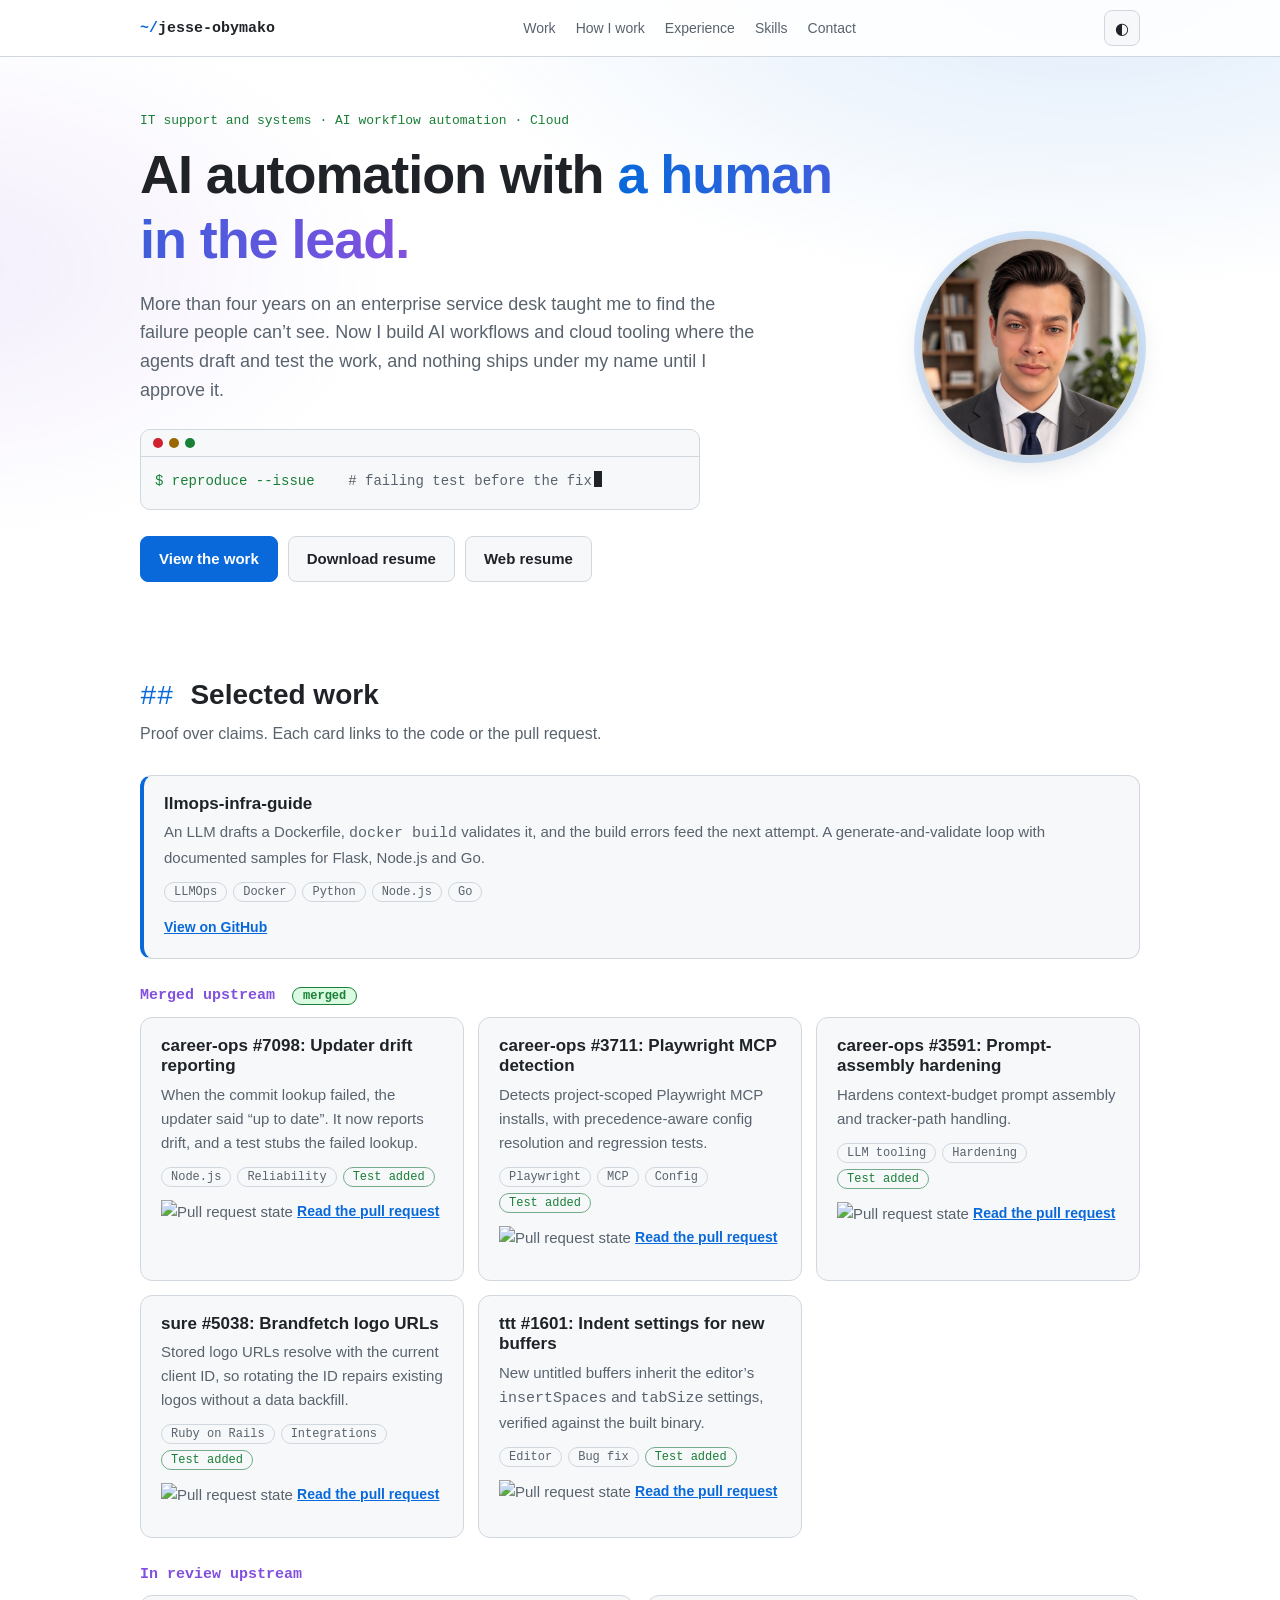
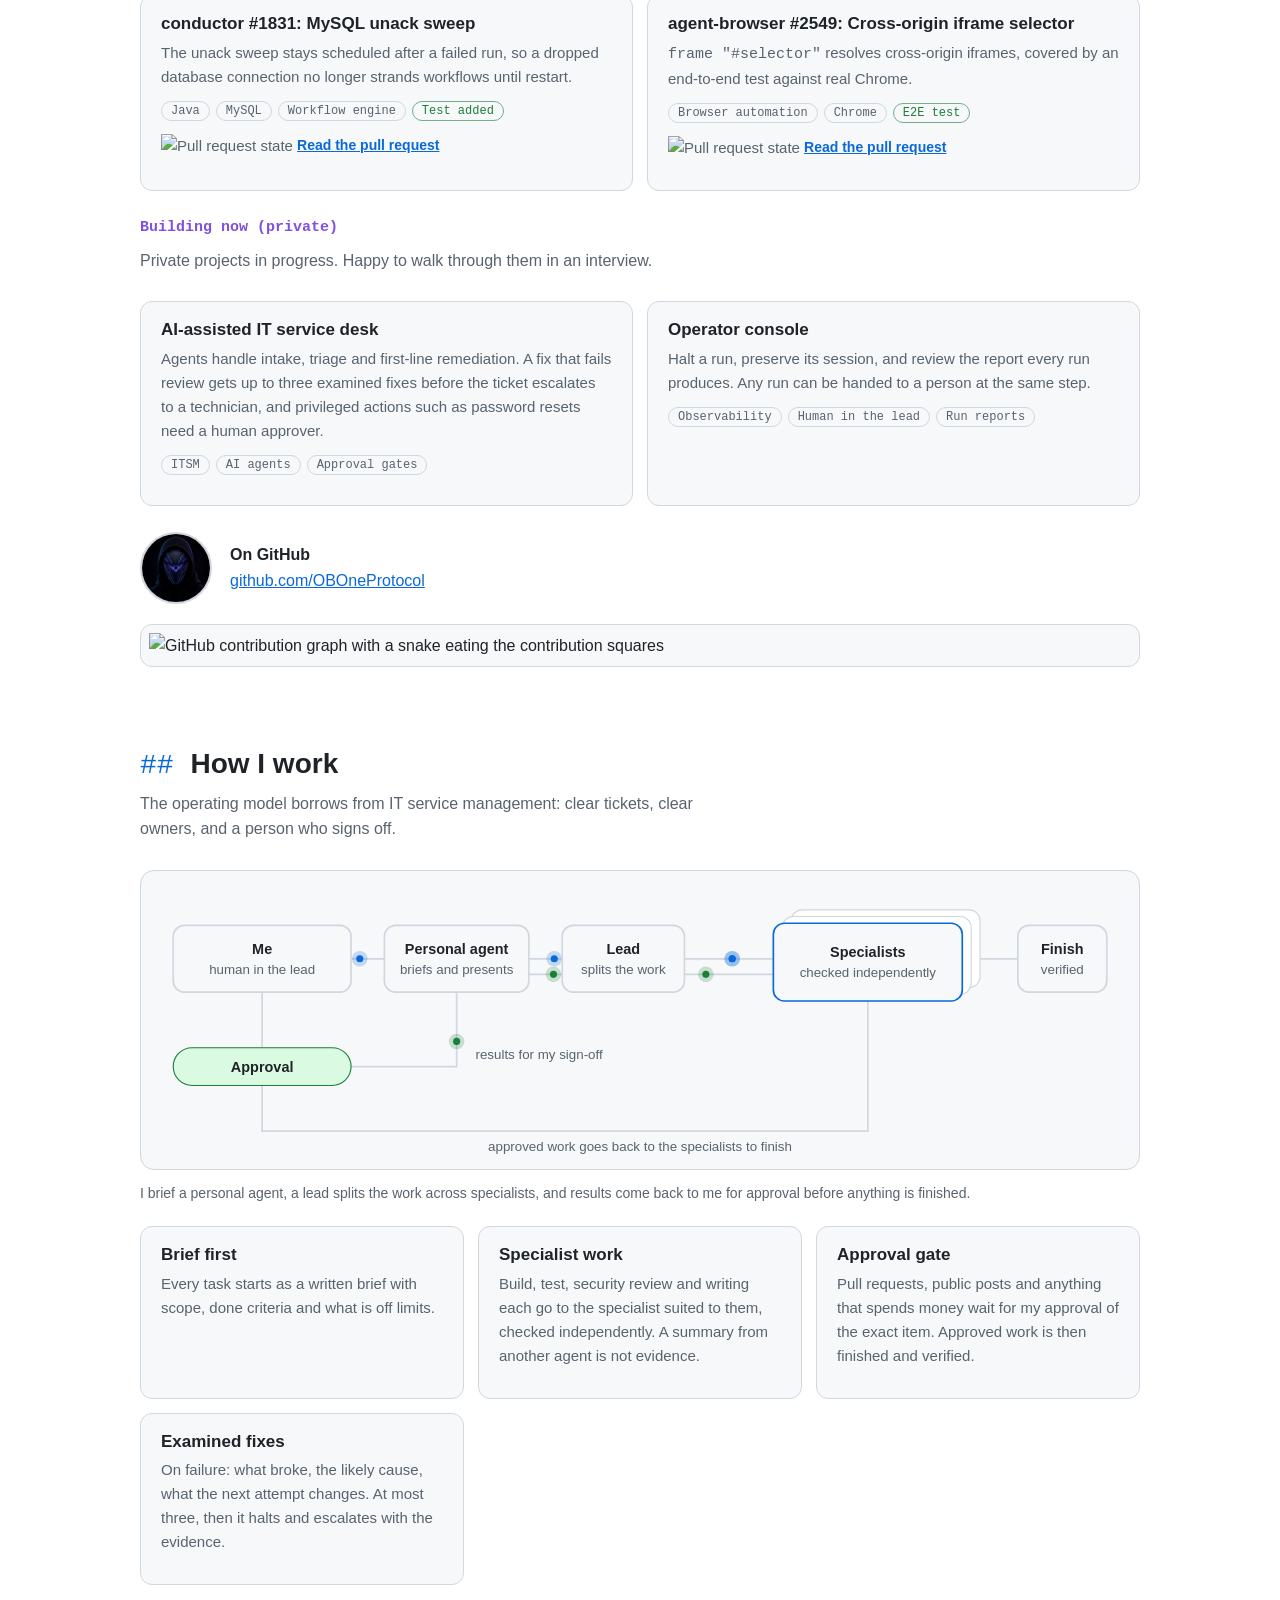
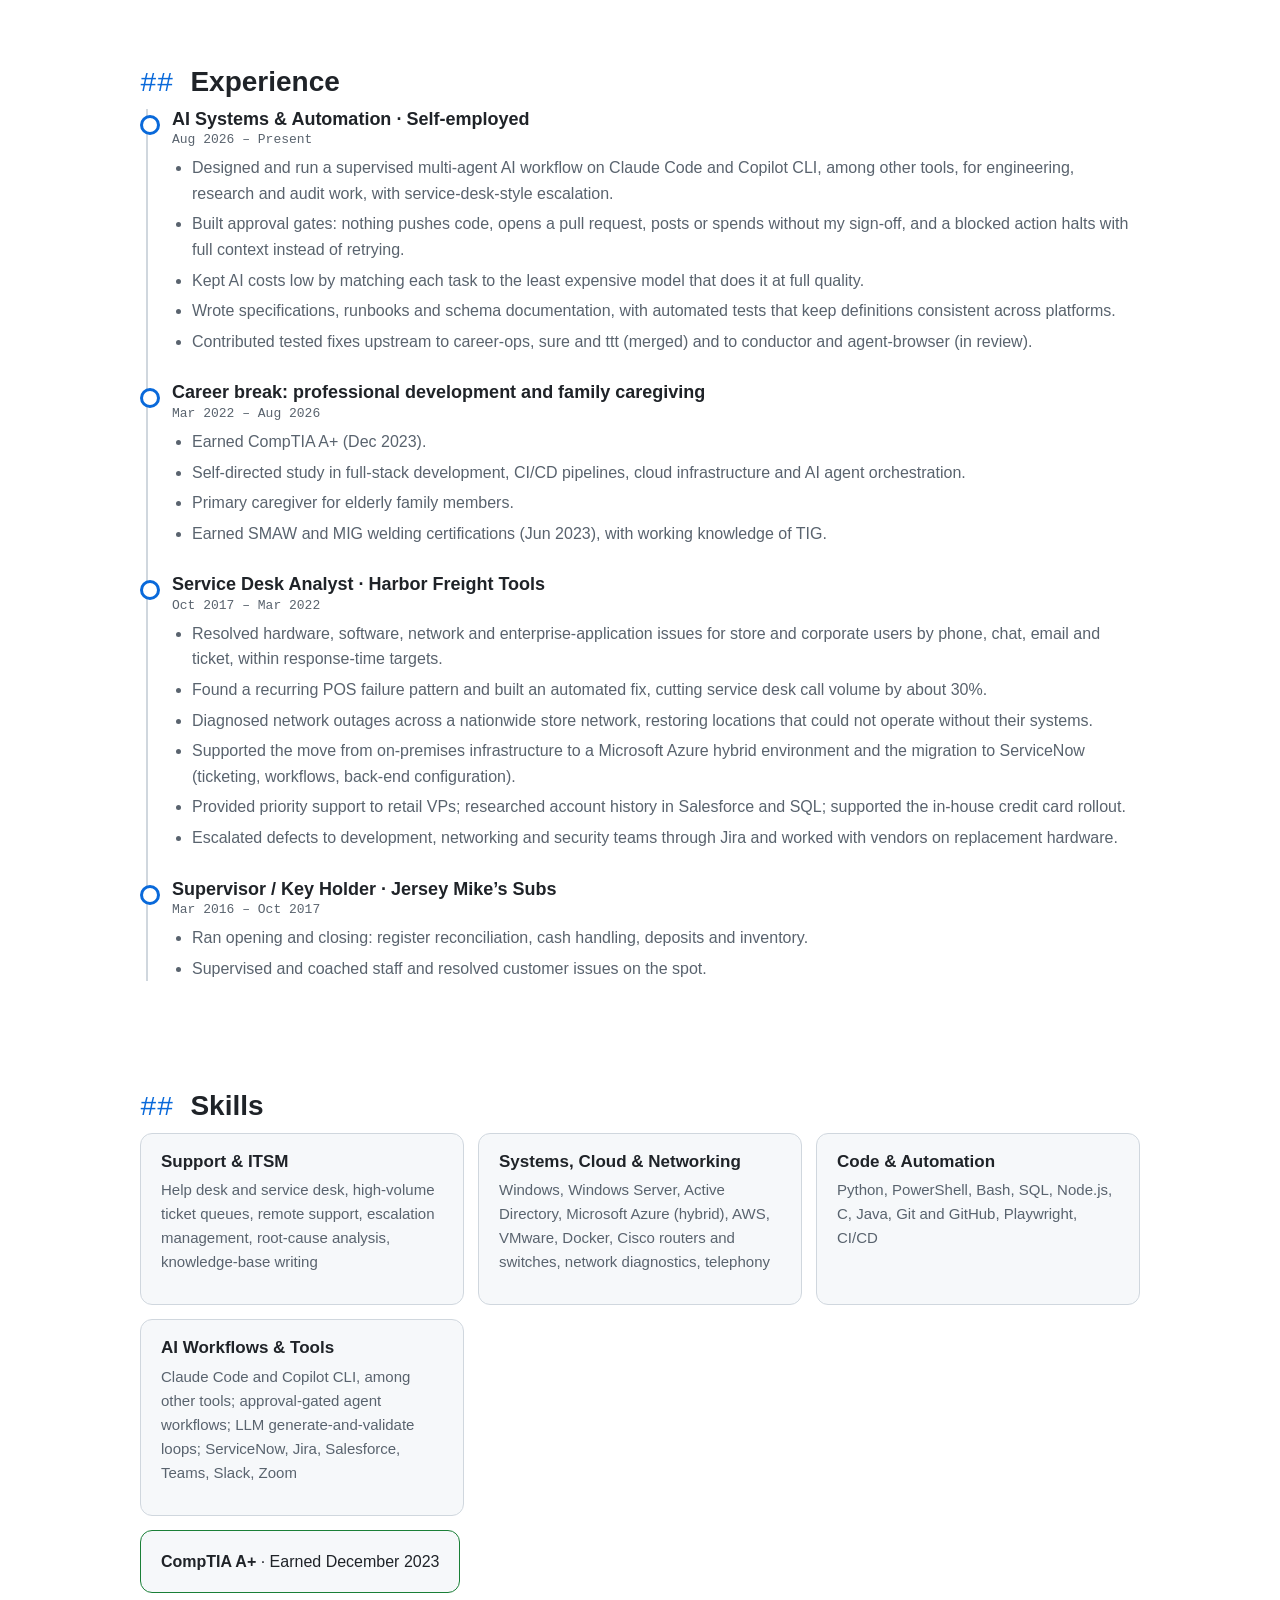
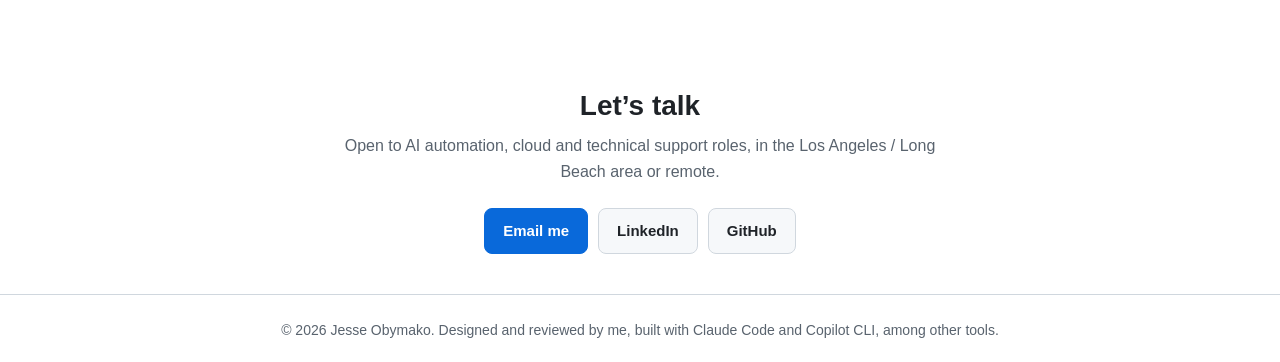
==== index.html @ 754fb73b "Portfolio site Static site for https://oboneprotocol.github.io: live GitHub stats, approval-flow dia" ====
<!DOCTYPE html>
<html lang="en" data-theme="dark">
<head>
<meta charset="utf-8">
<meta name="viewport" content="width=device-width,initial-scale=1">
<title>Jesse Obymako | AI Automation, Cloud and IT Support</title>
<meta name="description" content="Jesse Obymako: service desk background, now building AI workflow automation and cloud tooling with a human in the lead. Merged fixes, each with a test.">
<link rel="canonical" href="https://oboneprotocol.github.io/">
<meta property="og:type" content="website">
<meta property="og:title" content="Jesse Obymako: AI automation with a human in the lead">
<meta property="og:description" content="Service desk roots, AI workflow automation and cloud tooling. Upstream fixes merged and in review, every one backed by a test.">
<meta property="og:url" content="https://oboneprotocol.github.io/">
<meta property="og:image" content="https://oboneprotocol.github.io/img/og-image.png">
<meta property="og:image:width" content="1200"><meta property="og:image:height" content="630">
<meta property="og:image:alt" content="AI automation with a human in the lead.">
<meta name="twitter:card" content="summary_large_image">
<meta name="twitter:title" content="Jesse Obymako: AI automation with a human in the lead">
<meta name="twitter:description" content="Service desk roots, AI workflow automation and cloud tooling. Upstream fixes merged and in review, every one backed by a test.">
<meta name="twitter:image" content="https://oboneprotocol.github.io/img/og-image.png">
<meta name="color-scheme" content="dark light">
<link rel="icon" type="image/svg+xml" href="img/favicon.svg">
<script>try{var t=localStorage.getItem("theme");if(!t&&window.matchMedia&&matchMedia("(prefers-color-scheme: light)").matches)t="light";if(t)document.documentElement.setAttribute("data-theme",t)}catch(e){}</script>
<link rel="stylesheet" href="css/style.css">
<style>.sr{position:absolute;width:1px;height:1px;overflow:hidden;clip:rect(0 0 0 0)}</style>
</head>
<body>
<a class="skip" href="#main">Skip to content</a>
<header class="top"><div class="wrap bar">
<a class="brand" href="#top"><span>~/</span>jesse-obymako</a>
<nav aria-label="Primary"><ul><li><a href="#work">Work</a></li><li><a href="#how">How I work</a></li><li><a href="#experience">Experience</a></li><li><a href="#skills">Skills</a></li><li><a href="#contact">Contact</a></li></ul></nav>
<div class="tools"><button id="theme" type="button" aria-label="Switch color theme" title="Switch color theme">&#9680;</button></div>
</div></header>
<main id="main">
<section class="hero" id="top"><div class="wrap hero-grid">
<div>
<p class="eyebrow">IT support and systems &middot; AI workflow automation &middot; Cloud</p>
<h1>AI automation with <em>a human in the lead.</em></h1>
<p class="sub">More than four years on an enterprise service desk taught me to find the failure people can&rsquo;t see. Now I build AI workflows and cloud tooling where the agents draft and test the work, and nothing ships under my name until I approve it.</p>
<div class="term" role="img" aria-label="Terminal tagline cycling through my working rules"><div class="term-h" aria-hidden="true"><i></i><i></i><i></i></div><div class="term-b" id="tagline" aria-hidden="true"><span class="p">$ reproduce --issue</span>    <span class="c"># failing test before the fix</span></div></div>
<div class="btns"><a class="btn primary" href="#work">View the work</a><a class="btn" href="resume.pdf" download>Download resume</a><a class="btn" href="resume.html">Web resume</a></div>
</div>
<div class="portrait"><img id="profile-img" src="img/profile.jpg" alt="Portrait of Jesse Obymako" width="220" height="220"><div class="fallback" id="profile-fallback" hidden aria-label="Initials JO" role="img">JO</div></div>
</div></section>

<section id="stats" aria-labelledby="stats-h"><div class="wrap">
<h2 id="stats-h" class="sr">Live GitHub stats</h2>
<div class="stats" id="stats" hidden>
<div class="card stat rv"><div class="n" data-key="merged">0</div><div class="l">Merged upstream PRs</div></div>
<div class="card stat rv"><div class="n" data-key="repos">0</div><div class="l">Projects with my merged fixes</div></div>
<div class="card stat rv"><div class="n" data-key="open">0</div><div class="l">PRs in maintainer review</div></div>
</div>
<p id="stats-fallback" hidden>Live counts unavailable right now. See the pull requests below.</p>
<p class="cap">Pulled live from GitHub. Every fix includes a test.</p>
</div></section>

<section id="work" aria-labelledby="work-h"><div class="wrap">
<h2 id="work-h">Selected work</h2>
<p class="lead">Proof over claims. Each card links to the code or the pull request.</p>
<article class="card feat rv"><h3>llmops-infra-guide</h3><p>An LLM drafts a Dockerfile, <code>docker build</code> validates it, and the build errors feed the next attempt. A generate-and-validate loop with documented samples for Flask, Node.js and Go.</p><ul class="chips"><li>LLMOps</li><li>Docker</li><li>Python</li><li>Node.js</li><li>Go</li></ul><a class="go" href="https://github.com/OBOneProtocol/llmops-infra-guide">View on GitHub<span class="sr"> (llmops-infra-guide)</span></a></article>
<h3 class="sub3">Merged upstream <span class="merged-tag">merged</span></h3>
<div class="grid">
<article class="card rv"><h3>career-ops #7098: Updater drift reporting</h3><p>When the commit lookup failed, the updater said &ldquo;up to date&rdquo;. It now reports drift, and a test stubs the failed lookup.</p><ul class="chips"><li>Node.js</li><li>Reliability</li><li class="t">Test added</li></ul><p><img class="badge" src="https://img.shields.io/github/pulls/detail/state/career-ops-hq/career-ops/7098" alt="Pull request state" loading="lazy" height="20"> <a class="go" href="https://github.com/career-ops-hq/career-ops/pull/7098">Read the pull request<span class="sr"> for career-ops #7098</span></a></p></article>
<article class="card rv"><h3>career-ops #3711: Playwright MCP detection</h3><p>Detects project-scoped Playwright MCP installs, with precedence-aware config resolution and regression tests.</p><ul class="chips"><li>Playwright</li><li>MCP</li><li>Config</li><li class="t">Test added</li></ul><p><img class="badge" src="https://img.shields.io/github/pulls/detail/state/career-ops-hq/career-ops/3711" alt="Pull request state" loading="lazy" height="20"> <a class="go" href="https://github.com/career-ops-hq/career-ops/pull/3711">Read the pull request<span class="sr"> for career-ops #3711</span></a></p></article>
<article class="card rv"><h3>career-ops #3591: Prompt-assembly hardening</h3><p>Hardens context-budget prompt assembly and tracker-path handling.</p><ul class="chips"><li>LLM tooling</li><li>Hardening</li><li class="t">Test added</li></ul><p><img class="badge" src="https://img.shields.io/github/pulls/detail/state/career-ops-hq/career-ops/3591" alt="Pull request state" loading="lazy" height="20"> <a class="go" href="https://github.com/career-ops-hq/career-ops/pull/3591">Read the pull request<span class="sr"> for career-ops #3591</span></a></p></article>
<article class="card rv"><h3>sure #5038: Brandfetch logo URLs</h3><p>Stored logo URLs resolve with the current client ID, so rotating the ID repairs existing logos without a data backfill.</p><ul class="chips"><li>Ruby on Rails</li><li>Integrations</li><li class="t">Test added</li></ul><p><img class="badge" src="https://img.shields.io/github/pulls/detail/state/we-promise/sure/5038" alt="Pull request state" loading="lazy" height="20"> <a class="go" href="https://github.com/we-promise/sure/pull/5038">Read the pull request<span class="sr"> for sure #5038</span></a></p></article>
<article class="card rv"><h3>ttt #1601: Indent settings for new buffers</h3><p>New untitled buffers inherit the editor&rsquo;s <code>insertSpaces</code> and <code>tabSize</code> settings, verified against the built binary.</p><ul class="chips"><li>Editor</li><li>Bug fix</li><li class="t">Test added</li></ul><p><img class="badge" src="https://img.shields.io/github/pulls/detail/state/eugenioenko/ttt/1601" alt="Pull request state" loading="lazy" height="20"> <a class="go" href="https://github.com/eugenioenko/ttt/pull/1601">Read the pull request<span class="sr"> for ttt #1601</span></a></p></article>
</div>
<h3 class="sub3">In review upstream</h3>
<div class="grid">
<article class="card rv"><h3>conductor #1831: MySQL unack sweep</h3><p>The unack sweep stays scheduled after a failed run, so a dropped database connection no longer strands workflows until restart.</p><ul class="chips"><li>Java</li><li>MySQL</li><li>Workflow engine</li><li class="t">Test added</li></ul><p><img class="badge" src="https://img.shields.io/github/pulls/detail/state/conductor-oss/conductor/1831" alt="Pull request state" loading="lazy" height="20"> <a class="go" href="https://github.com/conductor-oss/conductor/pull/1831">Read the pull request<span class="sr"> for conductor #1831</span></a></p></article>
<article class="card rv"><h3>agent-browser #2549: Cross-origin iframe selector</h3><p><code>frame "#selector"</code> resolves cross-origin iframes, covered by an end-to-end test against real Chrome.</p><ul class="chips"><li>Browser automation</li><li>Chrome</li><li class="t">E2E test</li></ul><p><img class="badge" src="https://img.shields.io/github/pulls/detail/state/vercel-labs/agent-browser/2549" alt="Pull request state" loading="lazy" height="20"> <a class="go" href="https://github.com/vercel-labs/agent-browser/pull/2549">Read the pull request<span class="sr"> for agent-browser #2549</span></a></p></article>
</div>
<h3 class="sub3">Building now (private)</h3>
<p class="lead">Private projects in progress. Happy to walk through them in an interview.</p>
<div class="grid">
<article class="card rv"><h3>AI-assisted IT service desk</h3><p>Agents handle intake, triage and first-line remediation. A fix that fails review gets up to three examined fixes before the ticket escalates to a technician, and privileged actions such as password resets need a human approver.</p><ul class="chips"><li>ITSM</li><li>AI agents</li><li>Approval gates</li></ul></article>
<article class="card rv"><h3>Operator console</h3><p>Halt a run, preserve its session, and review the report every run produces. Any run can be handed to a person at the same step.</p><ul class="chips"><li>Observability</li><li>Human in the lead</li><li>Run reports</li></ul></article>
</div>
<div class="gh rv"><img class="av" src="img/github-avatar.jpg" alt="GitHub avatar of OBOneProtocol" width="72" height="72"><div><strong>On GitHub</strong><br><a href="https://github.com/OBOneProtocol">github.com/OBOneProtocol</a></div></div>
<div class="snake rv"><img id="graph" alt="GitHub contribution graph with a snake eating the contribution squares" src="https://raw.githubusercontent.com/OBOneProtocol/OBOneProtocol/output/github-contribution-grid-snake-dark.svg" loading="lazy"></div>
</div></section>

<section id="how" aria-labelledby="how-h"><div class="wrap">
<h2 id="how-h">How I work</h2>
<p class="lead">The operating model borrows from IT service management: clear tickets, clear owners, and a person who signs off.</p>
<div class="flow rv"><svg viewBox="0 0 880 250" role="img" aria-labelledby="ft fd"><title id="ft">How I work</title><desc id="fd">I brief a personal agent, a lead splits the work across a group of specialists, and results come back through the lead and the personal agent to an approval gate for me. Approved work goes back to the specialists to finish and verify.</desc>
<path class="fl-ln" d="M180 70 H210"/><path class="fl-ln" d="M340 70 H370"/><path class="fl-ln" d="M480 70 H560"/><path class="fl-ln" d="M560 84 H480"/><path class="fl-ln" d="M370 84 H340"/><path class="fl-ln" d="M275 100 V167 H180"/><path class="fl-ln" d="M100 100 V150"/><path class="fl-ln" d="M100 184 V225 H645 V108"/><path class="fl-ln" d="M730 70 H780"/>
<g class="sig sigb"><circle r="7" opacity=".22"/><circle r="3.2"/><animateMotion dur="0.7s" begin="0s" repeatCount="indefinite" path="M180 70 H210"/><animate attributeName="opacity" values="0;1;1;0" keyTimes="0;.08;.9;1" dur="0.7s" begin="0s" repeatCount="indefinite"/></g>
<g class="sig sigb"><circle r="7" opacity=".22"/><circle r="3.2"/><animateMotion dur="0.7s" begin="0.35s" repeatCount="indefinite" path="M340 70 H370"/><animate attributeName="opacity" values="0;1;1;0" keyTimes="0;.08;.9;1" dur="0.7s" begin="0.35s" repeatCount="indefinite"/></g>
<g class="sig sigb"><circle r="7" opacity=".22"/><circle r="3.2"/><animateMotion dur="0.9s" begin="0.7s" repeatCount="indefinite" path="M480 70 H560"/><animate attributeName="opacity" values="0;1;1;0" keyTimes="0;.08;.9;1" dur="0.9s" begin="0.7s" repeatCount="indefinite"/></g>
<g class="sig sigb"><circle r="7" opacity=".22"/><circle r="3.2"/><animateMotion dur="0.9s" begin="1.6s" repeatCount="indefinite" path="M480 70 H560"/><animate attributeName="opacity" values="0;1;1;0" keyTimes="0;.08;.9;1" dur="0.9s" begin="1.6s" repeatCount="indefinite"/></g>
<g class="sig sigg"><circle r="7" opacity=".22"/><circle r="3.2"/><animateMotion dur="0.9s" begin="1.4s" repeatCount="indefinite" path="M560 84 H480"/><animate attributeName="opacity" values="0;1;1;0" keyTimes="0;.08;.9;1" dur="0.9s" begin="1.4s" repeatCount="indefinite"/></g>
<g class="sig sigg"><circle r="7" opacity=".22"/><circle r="3.2"/><animateMotion dur="0.7s" begin="2.1s" repeatCount="indefinite" path="M370 84 H340"/><animate attributeName="opacity" values="0;1;1;0" keyTimes="0;.08;.9;1" dur="0.7s" begin="2.1s" repeatCount="indefinite"/></g>
<g class="sig sigg"><circle r="7" opacity=".22"/><circle r="3.2"/><animateMotion dur="1.4s" begin="2.6s" repeatCount="indefinite" path="M275 100 V167 H180"/><animate attributeName="opacity" values="0;1;1;0" keyTimes="0;.08;.9;1" dur="1.4s" begin="2.6s" repeatCount="indefinite"/></g>
<g class="sig sigg"><circle r="7" opacity=".22"/><circle r="3.2"/><animateMotion dur="3s" begin="3.6s" repeatCount="indefinite" path="M100 184 V225 H645 V108"/><animate attributeName="opacity" values="0;1;1;0" keyTimes="0;.08;.9;1" dur="3s" begin="3.6s" repeatCount="indefinite"/></g>
<g class="sig sigg"><circle r="7" opacity=".22"/><circle r="3.2"/><animateMotion dur="0.6s" begin="5.0s" repeatCount="indefinite" path="M730 70 H780"/><animate attributeName="opacity" values="0;1;1;0" keyTimes="0;.08;.9;1" dur="0.6s" begin="5.0s" repeatCount="indefinite"/></g>
<rect class="fl-box" x="20" y="40" width="160" height="60" rx="10"/><text class="fl-t" x="100" y="66" text-anchor="middle">Me</text><text class="fl-s" x="100" y="84" text-anchor="middle">human in the lead</text>
<rect class="fl-box" x="210" y="40" width="130" height="60" rx="10"/><text class="fl-t" x="275" y="66" text-anchor="middle">Personal agent</text><text class="fl-s" x="275" y="84" text-anchor="middle">briefs and presents</text>
<rect class="fl-box" x="370" y="40" width="110" height="60" rx="10"/><text class="fl-t" x="425" y="66" text-anchor="middle">Lead</text><text class="fl-s" x="425" y="84" text-anchor="middle">splits the work</text>
<rect class="fl-bg" x="576" y="26" width="170" height="70" rx="10"/><rect class="fl-bg" x="568" y="32" width="170" height="70" rx="10"/><rect class="fl-box" x="560" y="38" width="170" height="70" rx="10" style="stroke:var(--blue)"/><text class="fl-t" x="645" y="68" text-anchor="middle">Specialists</text><text class="fl-s" x="645" y="86" text-anchor="middle">checked independently</text>
<rect class="fl-box" x="780" y="40" width="80" height="60" rx="10"/><text class="fl-t" x="820" y="66" text-anchor="middle">Finish</text><text class="fl-s" x="820" y="84" text-anchor="middle">verified</text>
<rect class="gate" x="20" y="150" width="160" height="34" rx="17"/><text class="fl-t" x="100" y="172" text-anchor="middle">Approval</text>
<text class="fl-s" x="292" y="160">results for my sign-off</text>
<text class="fl-s" x="440" y="243" text-anchor="middle">approved work goes back to the specialists to finish</text>
</svg></div>
<p class="cap" style="margin-bottom:22px">I brief a personal agent, a lead splits the work across specialists, and results come back to me for approval before anything is finished.</p>
<div class="grid">
<article class="card rv"><h3>Brief first</h3><p>Every task starts as a written brief with scope, done criteria and what is off limits.</p></article>
<article class="card rv"><h3>Specialist work</h3><p>Build, test, security review and writing each go to the specialist suited to them, checked independently. A summary from another agent is not evidence.</p></article>
<article class="card rv"><h3>Approval gate</h3><p>Pull requests, public posts and anything that spends money wait for my approval of the exact item. Approved work is then finished and verified.</p></article>
<article class="card rv"><h3>Examined fixes</h3><p>On failure: what broke, the likely cause, what the next attempt changes. At most three, then it halts and escalates with the evidence.</p></article>
</div>
</div></section>

<section id="experience" aria-labelledby="exp-h"><div class="wrap">
<h2 id="exp-h">Experience</h2>
<div class="timeline">
<article class="job rv"><h3>AI Systems &amp; Automation <span>&middot; Self-employed</span></h3><p class="when">Aug 2026 &ndash; Present</p><ul>
<li>Designed and run a supervised multi-agent AI workflow on Claude Code and Copilot CLI, among other tools, for engineering, research and audit work, with service-desk-style escalation.</li>
<li>Built approval gates: nothing pushes code, opens a pull request, posts or spends without my sign-off, and a blocked action halts with full context instead of retrying.</li>
<li>Kept AI costs low by matching each task to the least expensive model that does it at full quality.</li>
<li>Wrote specifications, runbooks and schema documentation, with automated tests that keep definitions consistent across platforms.</li>
<li>Contributed tested fixes upstream to career-ops, sure and ttt (merged) and to conductor and agent-browser (in review).</li></ul></article>
<article class="job rv"><h3>Career break: professional development and family caregiving</h3><p class="when">Mar 2022 &ndash; Aug 2026</p><ul>
<li>Earned CompTIA A+ (Dec 2023).</li>
<li>Self-directed study in full-stack development, CI/CD pipelines, cloud infrastructure and AI agent orchestration.</li>
<li>Primary caregiver for elderly family members.</li>
<li>Earned SMAW and MIG welding certifications (Jun 2023), with working knowledge of TIG.</li></ul></article>
<article class="job rv"><h3>Service Desk Analyst <span>&middot; Harbor Freight Tools</span></h3><p class="when">Oct 2017 &ndash; Mar 2022</p><ul>
<li>Resolved hardware, software, network and enterprise-application issues for store and corporate users by phone, chat, email and ticket, within response-time targets.</li>
<li>Found a recurring POS failure pattern and built an automated fix, cutting service desk call volume by about 30%.</li>
<li>Diagnosed network outages across a nationwide store network, restoring locations that could not operate without their systems.</li>
<li>Supported the move from on-premises infrastructure to a Microsoft Azure hybrid environment and the migration to ServiceNow (ticketing, workflows, back-end configuration).</li>
<li>Provided priority support to retail VPs; researched account history in Salesforce and SQL; supported the in-house credit card rollout.</li>
<li>Escalated defects to development, networking and security teams through Jira and worked with vendors on replacement hardware.</li></ul></article>
<article class="job rv"><h3>Supervisor / Key Holder <span>&middot; Jersey Mike&rsquo;s Subs</span></h3><p class="when">Mar 2016 &ndash; Oct 2017</p><ul>
<li>Ran opening and closing: register reconciliation, cash handling, deposits and inventory.</li>
<li>Supervised and coached staff and resolved customer issues on the spot.</li></ul></article>
</div>
</div></section>

<section id="skills" aria-labelledby="sk-h"><div class="wrap">
<h2 id="sk-h">Skills</h2>
<div class="grid">
<article class="card rv"><h3>Support &amp; ITSM</h3><p>Help desk and service desk, high-volume ticket queues, remote support, escalation management, root-cause analysis, knowledge-base writing</p></article>
<article class="card rv"><h3>Systems, Cloud &amp; Networking</h3><p>Windows, Windows Server, Active Directory, Microsoft Azure (hybrid), AWS, VMware, Docker, Cisco routers and switches, network diagnostics, telephony</p></article>
<article class="card rv"><h3>Code &amp; Automation</h3><p>Python, PowerShell, Bash, SQL, Node.js, C, Java, Git and GitHub, Playwright, CI/CD</p></article>
<article class="card rv"><h3>AI Workflows &amp; Tools</h3><p>Claude Code and Copilot CLI, among other tools; approval-gated agent workflows; LLM generate-and-validate loops; ServiceNow, Jira, Salesforce, Teams, Slack, Zoom</p></article>
</div>
<p class="card cert rv"><strong>CompTIA A+</strong> &middot; Earned December 2023</p>
</div></section>

<section id="contact" class="contact" aria-labelledby="c-h"><div class="wrap">
<h2 id="c-h">Let&rsquo;s talk</h2>
<p class="lead">Open to AI automation, cloud and technical support roles, in the Los Angeles / Long Beach area or remote.</p>
<div class="btns"><a class="btn primary" href="mailto:jobymako3131@gmail.com">Email me</a><a class="btn" href="https://www.linkedin.com/in/oboneprotocol/">LinkedIn</a><a class="btn" href="https://github.com/OBOneProtocol">GitHub</a></div>
</div></section>
</main>
<footer><div class="wrap">&copy; <span id="year">2026</span> Jesse Obymako. Designed and reviewed by me, built with Claude Code and Copilot CLI, among other tools.</div></footer>
<script src="js/main.js" defer></script>
</body></html>
---- css/style.css ----
:root{--bg:#0d1117;--card:#161b22;--line:#30363d;--text:#e6edf3;--muted:#9da7b3;--blue:#58a6ff;--green:#3fb950;--purple:#d2a8ff;--red:#f85149;--amber:#d29922;--gatebg:#0d2a17;--shadow:0 8px 24px rgba(1,4,9,.5);--mono:ui-monospace,SFMono-Regular,Menlo,Consolas,"Liberation Mono",monospace;--sans:-apple-system,BlinkMacSystemFont,"Segoe UI",Helvetica,Arial,sans-serif;color-scheme:dark}
:root[data-theme=light]{--bg:#ffffff;--card:#f6f8fa;--line:#d0d7de;--text:#1f2328;--muted:#59636e;--blue:#0969da;--green:#1a7f37;--purple:#8250df;--red:#cf222e;--amber:#9a6700;--gatebg:#dafbe1;--shadow:0 8px 24px rgba(140,149,159,.25);color-scheme:light}
*{box-sizing:border-box}
html{scroll-behavior:smooth;scroll-padding-top:70px}
body{margin:0;background:var(--bg);color:var(--text);font:16px/1.6 var(--sans);overflow-x:hidden}
body::before{content:"";position:fixed;inset:0;z-index:-1;background:radial-gradient(60rem 30rem at 85% -5%,color-mix(in srgb,var(--blue) 14%,transparent),transparent 70%),radial-gradient(40rem 24rem at -5% 30%,color-mix(in srgb,var(--purple) 10%,transparent),transparent 70%)}
a{color:var(--blue)}
a:focus-visible,button:focus-visible{outline:3px solid var(--blue);outline-offset:3px;border-radius:6px}
.skip{position:absolute;left:8px;top:-60px;background:var(--blue);color:#0d1117;padding:8px 14px;border-radius:6px;z-index:100;font-weight:600}
.skip:focus{top:8px}
.wrap{max-width:1040px;margin:0 auto;padding:0 20px}
header.top{position:sticky;top:0;z-index:50;background:color-mix(in srgb,var(--bg) 88%,transparent);backdrop-filter:blur(8px);border-bottom:1px solid var(--line)}
.bar{display:flex;align-items:center;justify-content:space-between;gap:10px;min-height:56px}
.brand{font:700 15px var(--mono);color:var(--text);text-decoration:none;white-space:nowrap}
.brand span{color:var(--blue)}
nav ul{list-style:none;display:flex;gap:2px;margin:0;padding:0;flex-wrap:wrap}
nav a{display:block;color:var(--muted);text-decoration:none;padding:6px 9px;border-radius:6px;font-size:14px}
nav a:hover{color:var(--text);background:var(--card)}
.tools{display:flex;align-items:center;gap:6px}
#theme{background:var(--card);color:var(--text);border:1px solid var(--line);border-radius:8px;width:36px;height:36px;cursor:pointer;font-size:16px}
#theme:hover{border-color:var(--blue)}
@media(max-width:700px){.bar{flex-wrap:wrap;padding:6px 0}nav{order:3;width:100%;overflow-x:auto}nav ul{flex-wrap:nowrap}nav a{padding:6px 8px;font-size:13px;white-space:nowrap}}
section{padding:72px 0 8px}
h1,h2,h3{line-height:1.2;margin:0}
h2{font-size:28px;margin-bottom:8px}
h2::before{content:"## ";color:var(--blue);font-family:var(--mono);font-weight:400}
.lead{color:var(--muted);max-width:68ch;margin:0 0 28px}
.hero{padding:56px 0 24px}
.hero-grid{display:grid;grid-template-columns:1fr 220px;gap:36px;align-items:center}
.eyebrow{font:13px var(--mono);color:var(--green);margin:0 0 14px}
h1{font-size:clamp(32px,6vw,54px);letter-spacing:-.02em}
h1 em{font-style:normal;background:linear-gradient(90deg,var(--blue),var(--purple));-webkit-background-clip:text;background-clip:text;color:transparent}
.sub{color:var(--muted);font-size:18px;max-width:62ch;margin:18px 0 24px}
.term{background:var(--card);border:1px solid var(--line);border-radius:10px;font:14px/1.5 var(--mono);margin:0 0 26px;max-width:560px;overflow:hidden}
.term-h{display:flex;gap:6px;padding:8px 12px;border-bottom:1px solid var(--line)}
.term-h i{width:10px;height:10px;border-radius:50%;background:var(--line)}
.term-h i:nth-child(1){background:var(--red)}.term-h i:nth-child(2){background:var(--amber)}.term-h i:nth-child(3){background:var(--green)}
.term-b{padding:14px 14px;min-height:52px;white-space:pre-wrap;word-break:break-word}
.term .p{color:var(--green)}.term .c{color:var(--muted)}
.caret{display:inline-block;width:8px;height:1.1em;background:var(--text);vertical-align:-2px;margin-left:2px;animation:blink 1s steps(2) infinite}
@keyframes blink{50%{opacity:0}}
.btns{display:flex;flex-wrap:wrap;gap:10px}
.btn{display:inline-block;padding:10px 18px;border-radius:8px;border:1px solid var(--line);background:var(--card);color:var(--text);text-decoration:none;font-weight:600;font-size:15px;transition:transform .2s,border-color .2s,box-shadow .2s}
.btn:hover{transform:translateY(-2px);border-color:var(--blue);box-shadow:var(--shadow)}
.btn.primary{background:var(--blue);border-color:var(--blue);color:#0d1117}
:root[data-theme=light] .btn.primary{color:#fff}
.portrait{width:220px;height:220px;border-radius:50%;border:2px solid var(--line);position:relative;overflow:hidden;box-shadow:0 0 0 6px color-mix(in srgb,var(--blue) 18%,transparent),var(--shadow);background:var(--card)}
.portrait img{width:100%;height:100%;object-fit:cover;object-position:50% 15%;display:block}
.gh img.av{object-fit:cover;background:#000}
.portrait .fallback{position:absolute;inset:0;display:flex;align-items:center;justify-content:center;font:700 64px var(--mono);color:var(--blue);background:var(--card)}
.portrait .fallback[hidden],.portrait img[hidden]{display:none}
@media(max-width:700px){.hero-grid{grid-template-columns:1fr}.portrait{order:-1;width:140px;height:140px}.portrait .fallback{font-size:42px}}
.stats{display:grid;grid-template-columns:repeat(3,1fr);gap:14px}
.card{background:var(--card);border:1px solid var(--line);border-radius:12px;padding:18px 20px;transition:transform .2s,border-color .2s,box-shadow .2s}
.card:hover{transform:translateY(-4px);border-color:var(--blue);box-shadow:var(--shadow)}
.stat .n{font:700 40px var(--mono);color:var(--blue)}
.stat:nth-child(2) .n{color:var(--green)}.stat:nth-child(3) .n{color:var(--amber)}
.stat .l{color:var(--muted);font-size:14px}
.cap{color:var(--muted);font-size:14px;margin:12px 0 0}
#stats-fallback{color:var(--amber);font-family:var(--mono);font-size:14px}
.grid{display:grid;grid-template-columns:repeat(auto-fit,minmax(260px,1fr));gap:14px}
.card h3{font-size:17px;margin-bottom:6px}
.card p{margin:0 0 12px;color:var(--muted);font-size:15px}
.chips{display:flex;flex-wrap:wrap;gap:6px;margin:0 0 12px;padding:0;list-style:none}
.chips li{font:12px var(--mono);padding:2px 9px;border-radius:999px;border:1px solid var(--line);color:var(--muted)}
.chips li.t{color:var(--green);border-color:color-mix(in srgb,var(--green) 50%,var(--line))}
.card .go{font-size:14px;font-weight:600}
.badge{height:20px;vertical-align:middle}
.sub3{font:600 15px var(--mono);margin:28px 0 12px;color:var(--purple)}
.merged-tag{display:inline-block;background:var(--gatebg);color:var(--green);border:1px solid var(--green);border-radius:999px;padding:1px 10px;font-size:12px;margin-left:8px;animation:pulse 2.4s ease-in-out infinite}
@keyframes pulse{50%{box-shadow:0 0 0 5px color-mix(in srgb,var(--green) 22%,transparent)}}
.feat{border-left:4px solid var(--blue)}
.flow{background:var(--card);border:1px solid var(--line);border-radius:14px;padding:10px;margin:0 0 10px}
.flow svg{display:block;width:100%;height:auto}
.fl-t{fill:var(--text);font:600 13px var(--sans)}.fl-s{fill:var(--muted);font:12px var(--sans)}
.fl-box{fill:var(--card);stroke:var(--line);stroke-width:1.5}.fl-bg{fill:var(--bg);stroke:var(--line)}
.fl-ln{fill:none;stroke:var(--line);stroke-width:1.5}
.sigb circle:nth-child(1){fill:var(--blue)}.sigb circle:nth-child(2){fill:var(--blue)}
.sig{opacity:0}
.sigg circle{fill:var(--green)}
.gate{fill:var(--gatebg);stroke:var(--green);animation:glow 1.8s ease-in-out infinite}
@keyframes glow{0%,100%{stroke-opacity:.45;stroke-width:1.5}50%{stroke-opacity:1;stroke-width:3}}
.timeline{border-left:2px solid var(--line);margin-left:6px;padding-left:24px}
.job{position:relative;margin-bottom:28px}
.job::before{content:"";position:absolute;left:-32px;top:6px;width:14px;height:14px;border-radius:50%;background:var(--bg);border:3px solid var(--blue)}
.job h3{font-size:18px}.job .when{font:13px var(--mono);color:var(--muted);margin:2px 0 8px}
.job ul{margin:0;padding-left:20px;color:var(--muted)}.job li{margin-bottom:5px}
.job li strong,.job h3 span{color:var(--text)}
.cert{display:inline-block;margin-top:14px;border-color:var(--green)}
.contact{text-align:center;padding:72px 0 40px}
.contact h2::before{content:""}
.contact .lead{margin:0 auto 24px}.contact .btns{justify-content:center}
.gh{display:flex;gap:18px;align-items:center;margin-top:26px;flex-wrap:wrap}
.gh img.av{width:72px;height:72px;border-radius:50%;border:2px solid var(--line)}
.snake{margin-top:20px;border:1px solid var(--line);border-radius:12px;padding:8px;background:var(--card);overflow-x:auto}
.snake img{display:block;width:100%;min-width:560px;height:auto}
footer{border-top:1px solid var(--line);color:var(--muted);font-size:14px;padding:24px 0;text-align:center}
.rv{opacity:0;transform:translateY(22px);transition:opacity .6s ease,transform .6s ease}
.rv.in{opacity:1;transform:none}
.js-off .rv{opacity:1;transform:none}
@media(max-width:700px){.stats{grid-template-columns:1fr}}
@media(prefers-reduced-motion:reduce){*,*::before,*::after{animation:none!important;transition:none!important;scroll-behavior:auto!important}.rv{opacity:1;transform:none}.sig{display:none}.caret{display:none}}
/* resume + 404 */
.nf{min-height:80vh;display:flex;flex-direction:column;justify-content:center;align-items:flex-start}
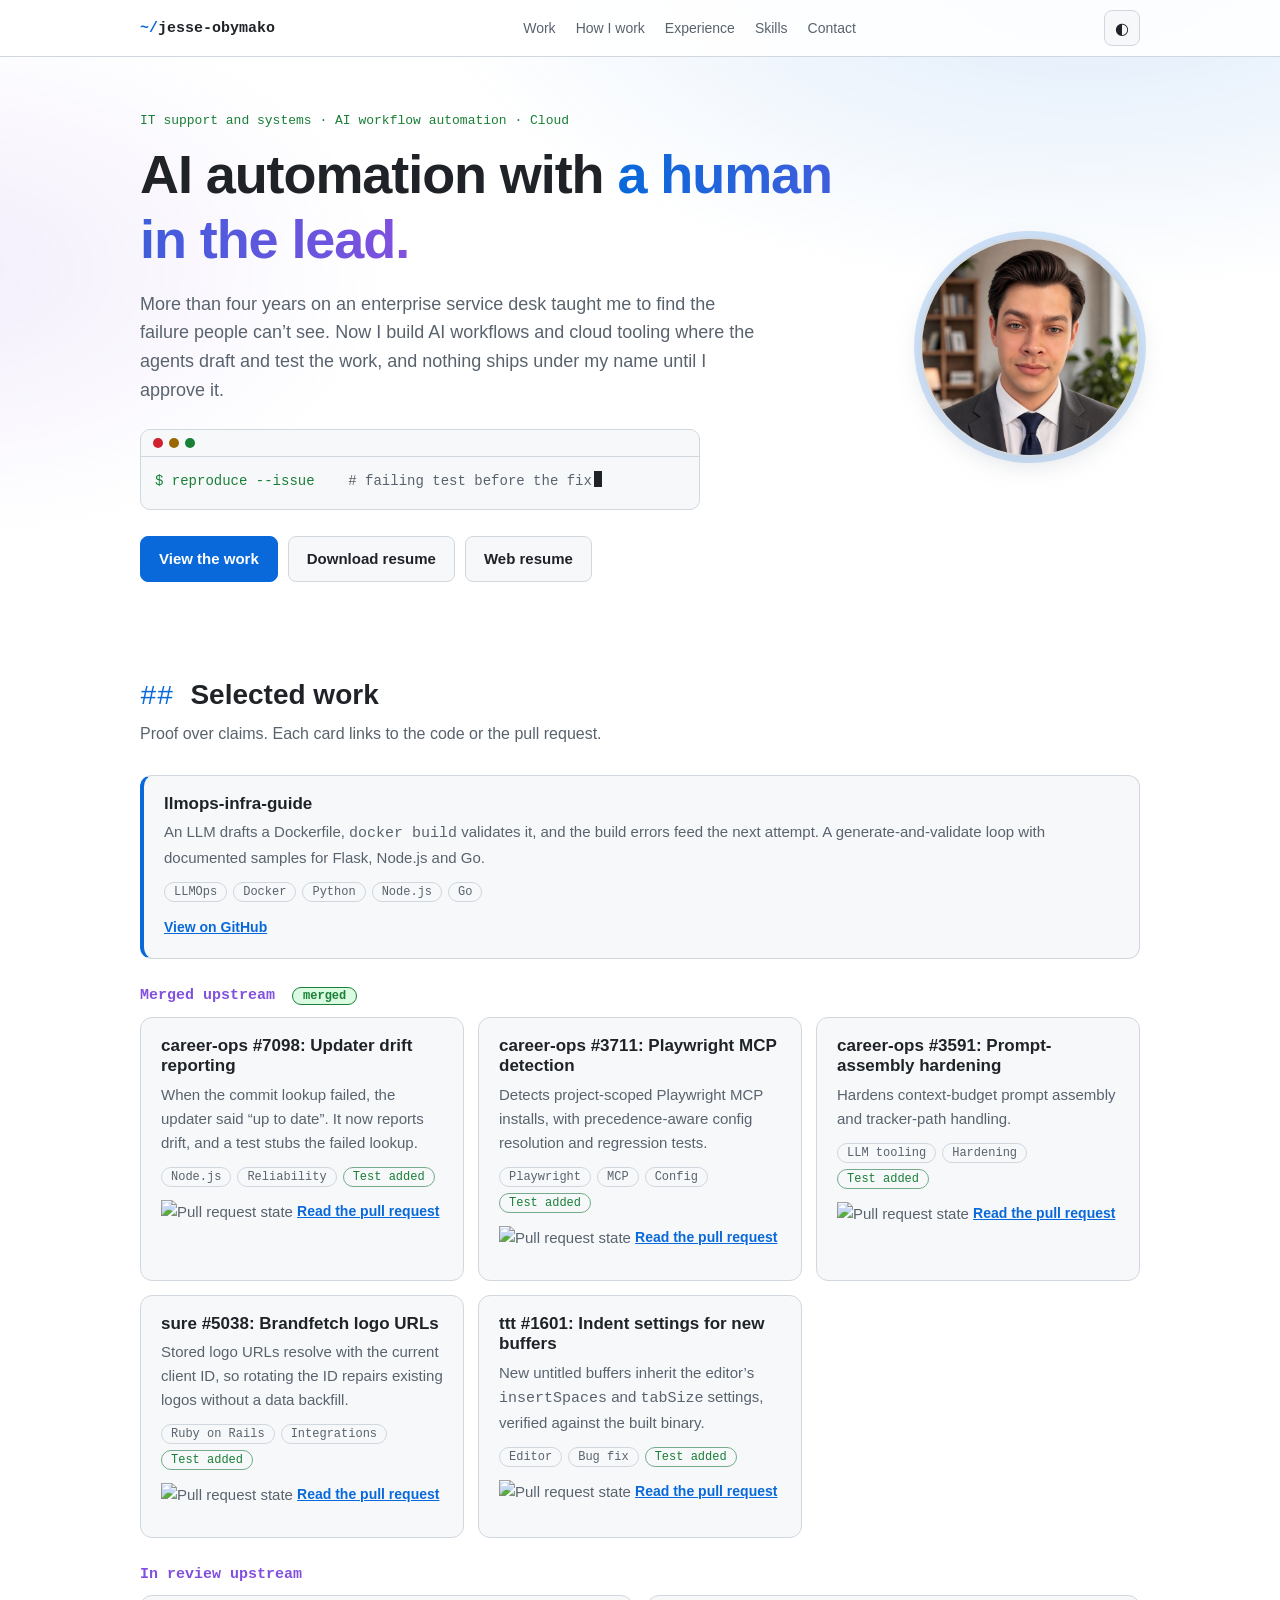
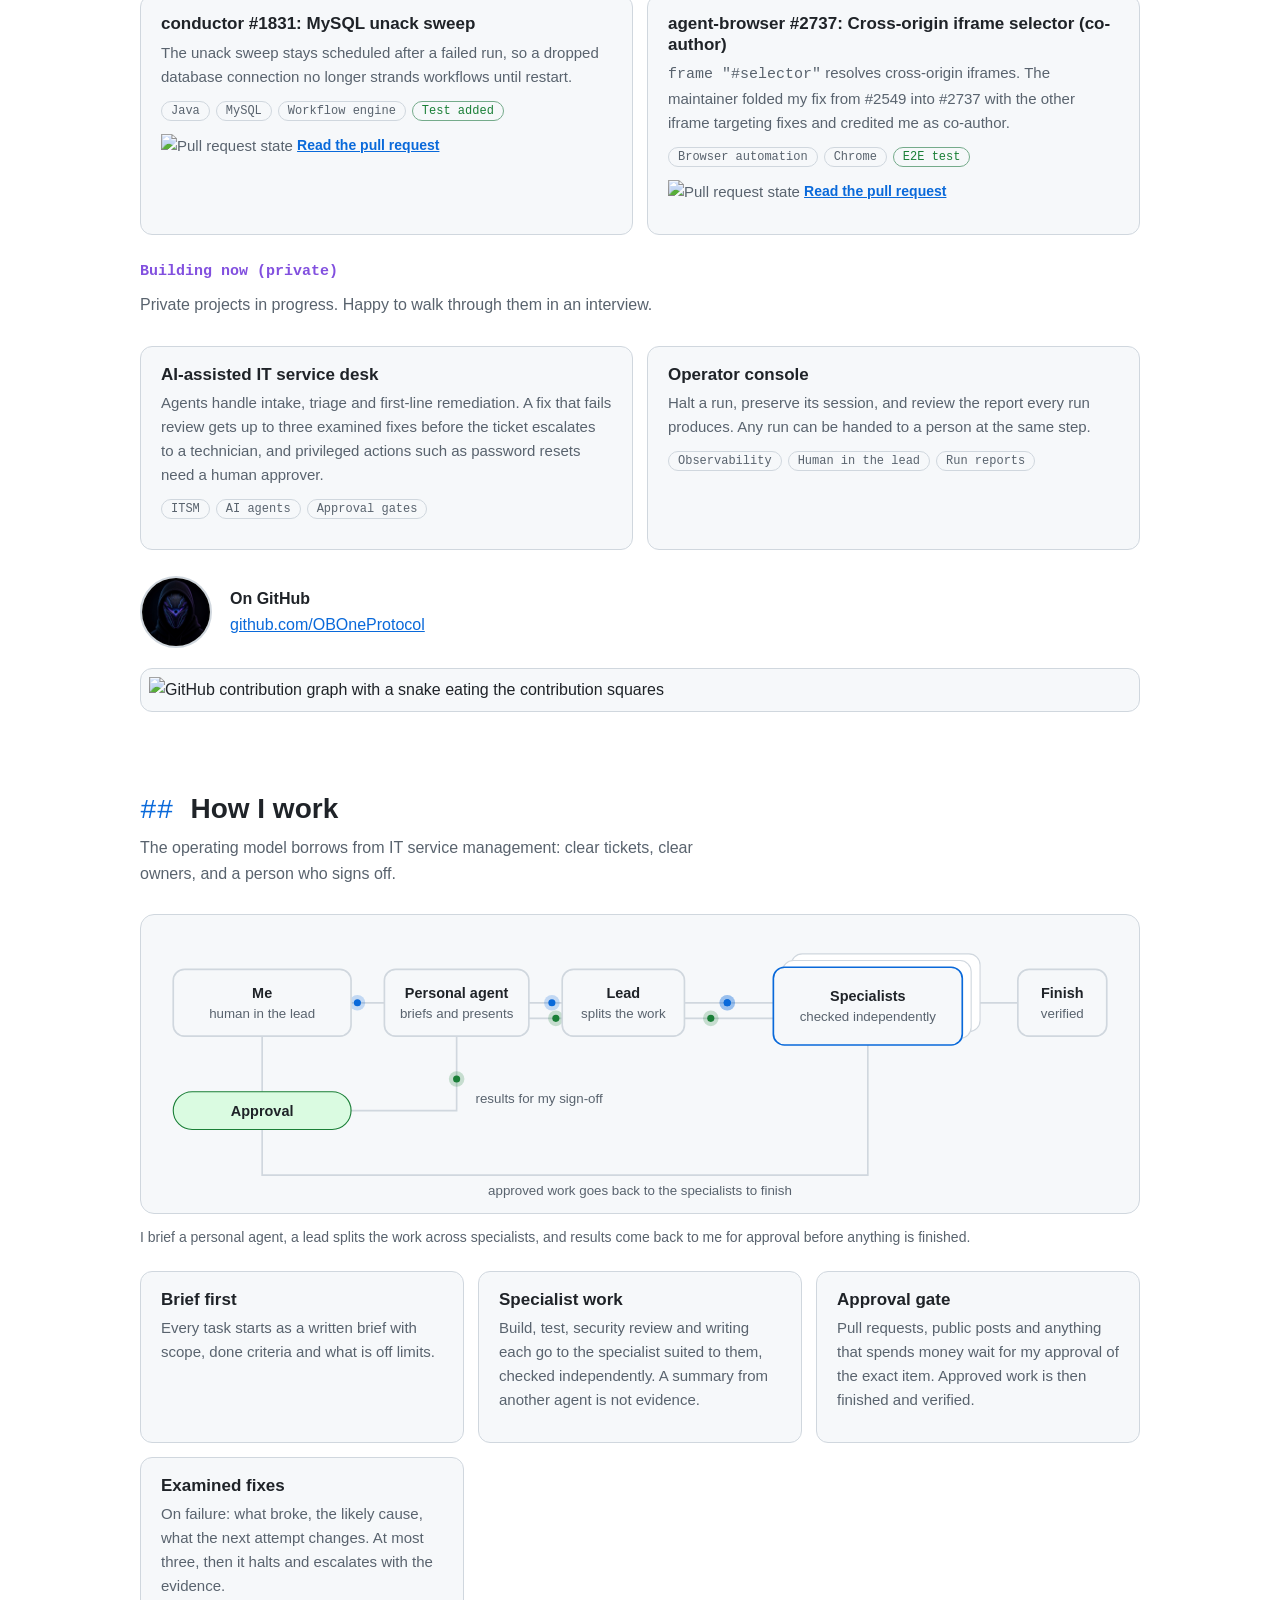
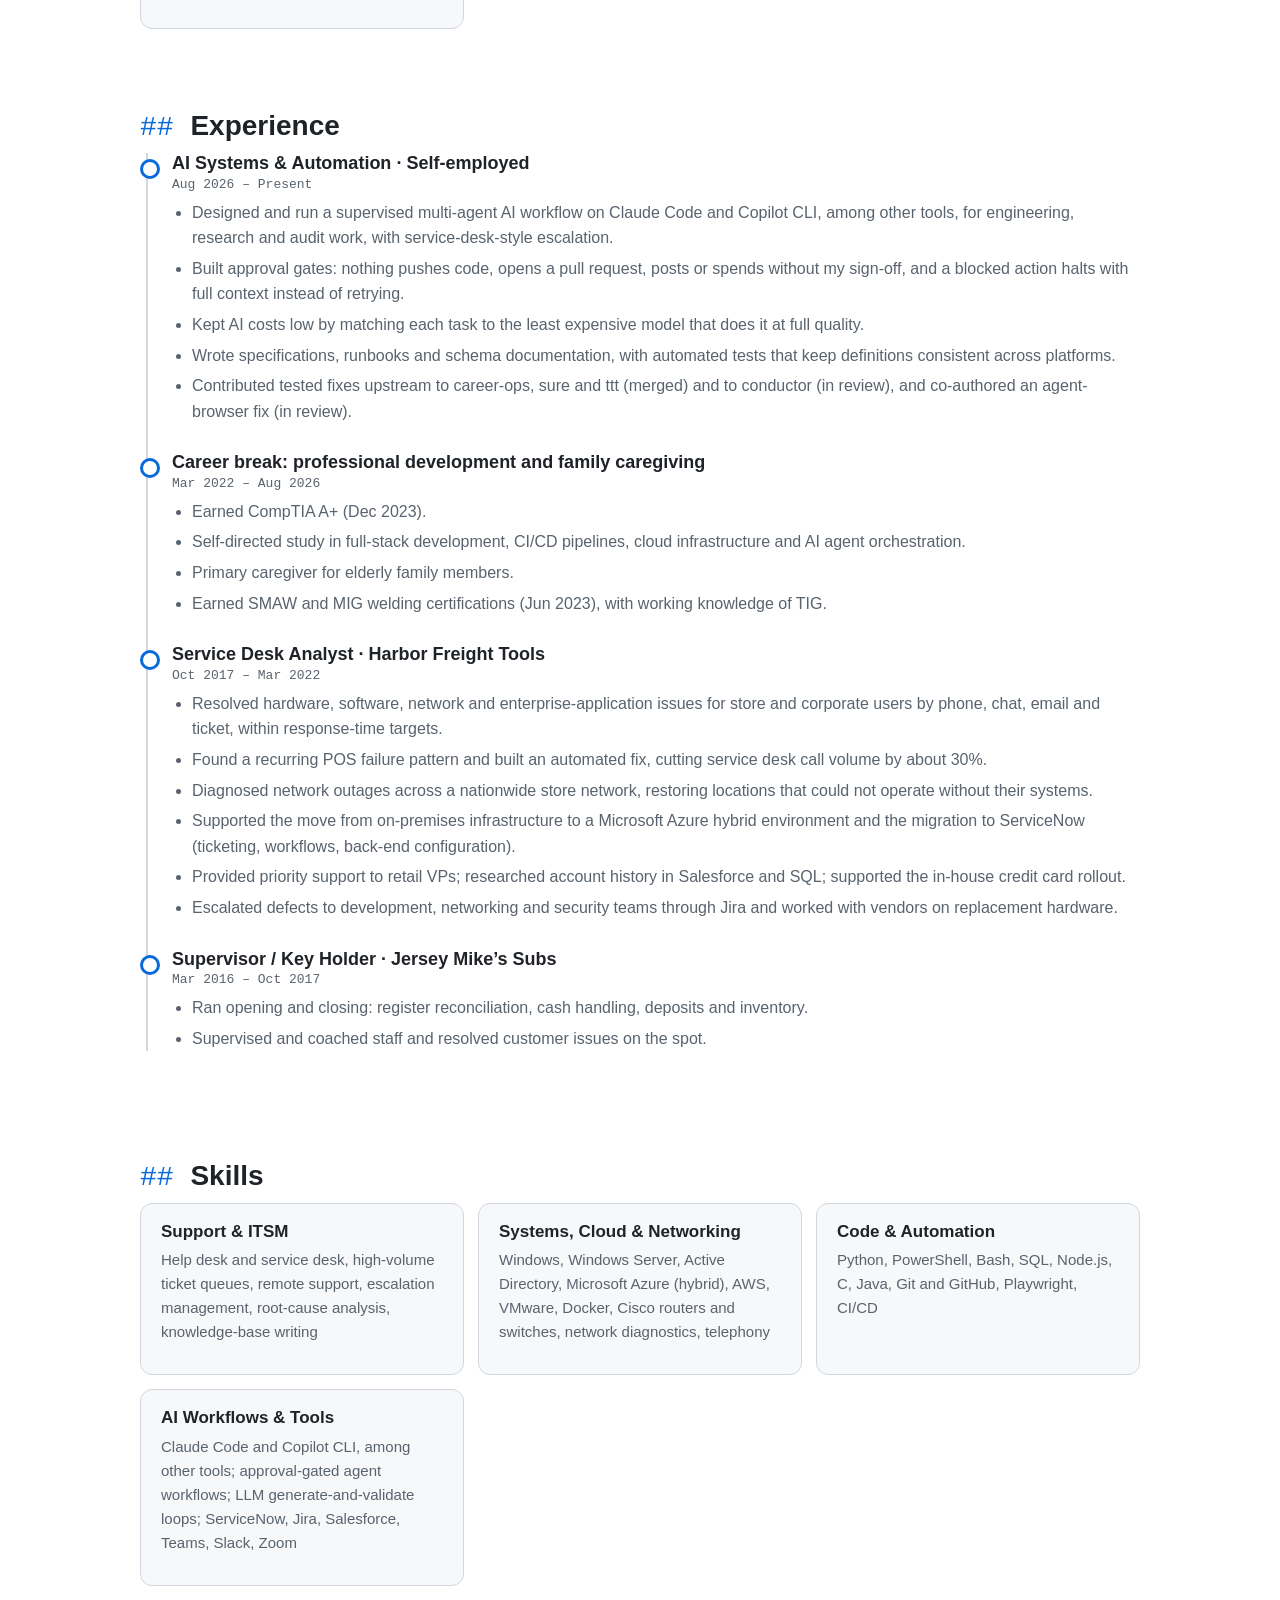
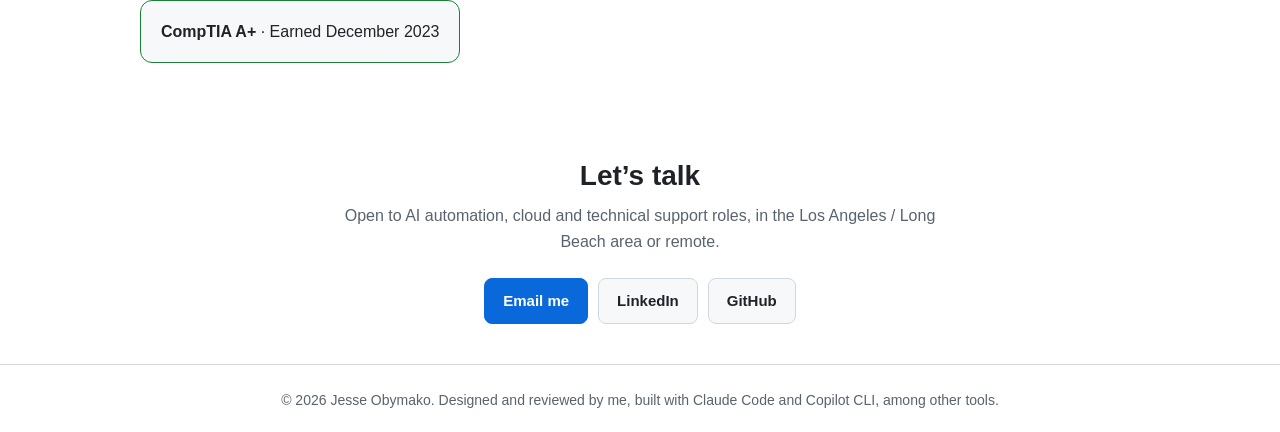
==== commit cdf2dca1: "Show the agent-browser fix as co-authored in #2737" ====
--- a/index.html
+++ b/index.html
@@ -68,7 +68,7 @@
 <h3 class="sub3">In review upstream</h3>
 <div class="grid">
 <article class="card rv"><h3>conductor #1831: MySQL unack sweep</h3><p>The unack sweep stays scheduled after a failed run, so a dropped database connection no longer strands workflows until restart.</p><ul class="chips"><li>Java</li><li>MySQL</li><li>Workflow engine</li><li class="t">Test added</li></ul><p><img class="badge" src="https://img.shields.io/github/pulls/detail/state/conductor-oss/conductor/1831" alt="Pull request state" loading="lazy" height="20"> <a class="go" href="https://github.com/conductor-oss/conductor/pull/1831">Read the pull request<span class="sr"> for conductor #1831</span></a></p></article>
-<article class="card rv"><h3>agent-browser #2549: Cross-origin iframe selector</h3><p><code>frame "#selector"</code> resolves cross-origin iframes, covered by an end-to-end test against real Chrome.</p><ul class="chips"><li>Browser automation</li><li>Chrome</li><li class="t">E2E test</li></ul><p><img class="badge" src="https://img.shields.io/github/pulls/detail/state/vercel-labs/agent-browser/2549" alt="Pull request state" loading="lazy" height="20"> <a class="go" href="https://github.com/vercel-labs/agent-browser/pull/2549">Read the pull request<span class="sr"> for agent-browser #2549</span></a></p></article>
+<article class="card rv"><h3>agent-browser #2737: Cross-origin iframe selector (co-author)</h3><p><code>frame "#selector"</code> resolves cross-origin iframes. The maintainer folded my fix from #2549 into #2737 with the other iframe targeting fixes and credited me as co-author.</p><ul class="chips"><li>Browser automation</li><li>Chrome</li><li class="t">E2E test</li></ul><p><img class="badge" src="https://img.shields.io/github/pulls/detail/state/vercel-labs/agent-browser/2737" alt="Pull request state" loading="lazy" height="20"> <a class="go" href="https://github.com/vercel-labs/agent-browser/pull/2737">Read the pull request<span class="sr"> for agent-browser #2737</span></a></p></article>
 </div>
 <h3 class="sub3">Building now (private)</h3>
 <p class="lead">Private projects in progress. Happy to walk through them in an interview.</p>
@@ -120,7 +120,7 @@
 <li>Built approval gates: nothing pushes code, opens a pull request, posts or spends without my sign-off, and a blocked action halts with full context instead of retrying.</li>
 <li>Kept AI costs low by matching each task to the least expensive model that does it at full quality.</li>
 <li>Wrote specifications, runbooks and schema documentation, with automated tests that keep definitions consistent across platforms.</li>
-<li>Contributed tested fixes upstream to career-ops, sure and ttt (merged) and to conductor and agent-browser (in review).</li></ul></article>
+<li>Contributed tested fixes upstream to career-ops, sure and ttt (merged) and to conductor (in review), and co-authored an agent-browser fix (in review).</li></ul></article>
 <article class="job rv"><h3>Career break: professional development and family caregiving</h3><p class="when">Mar 2022 &ndash; Aug 2026</p><ul>
 <li>Earned CompTIA A+ (Dec 2023).</li>
 <li>Self-directed study in full-stack development, CI/CD pipelines, cloud infrastructure and AI agent orchestration.</li>
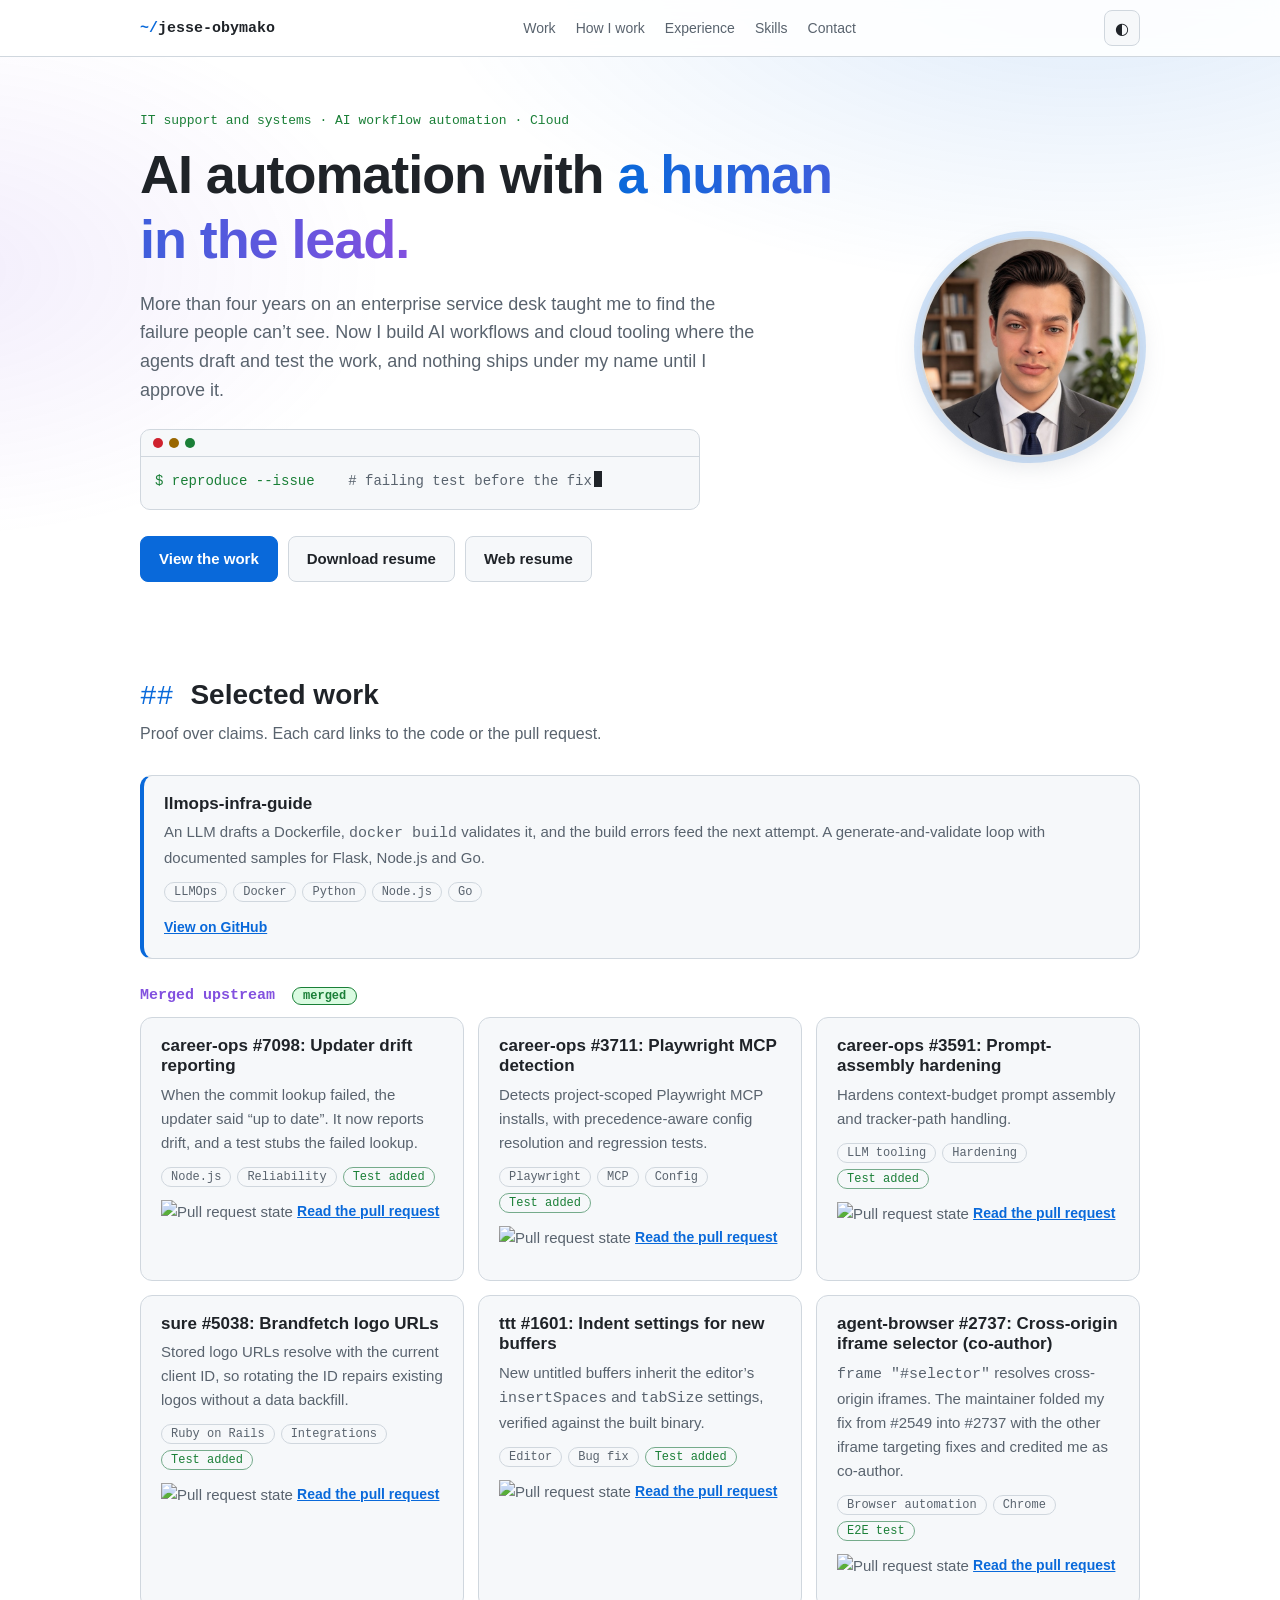
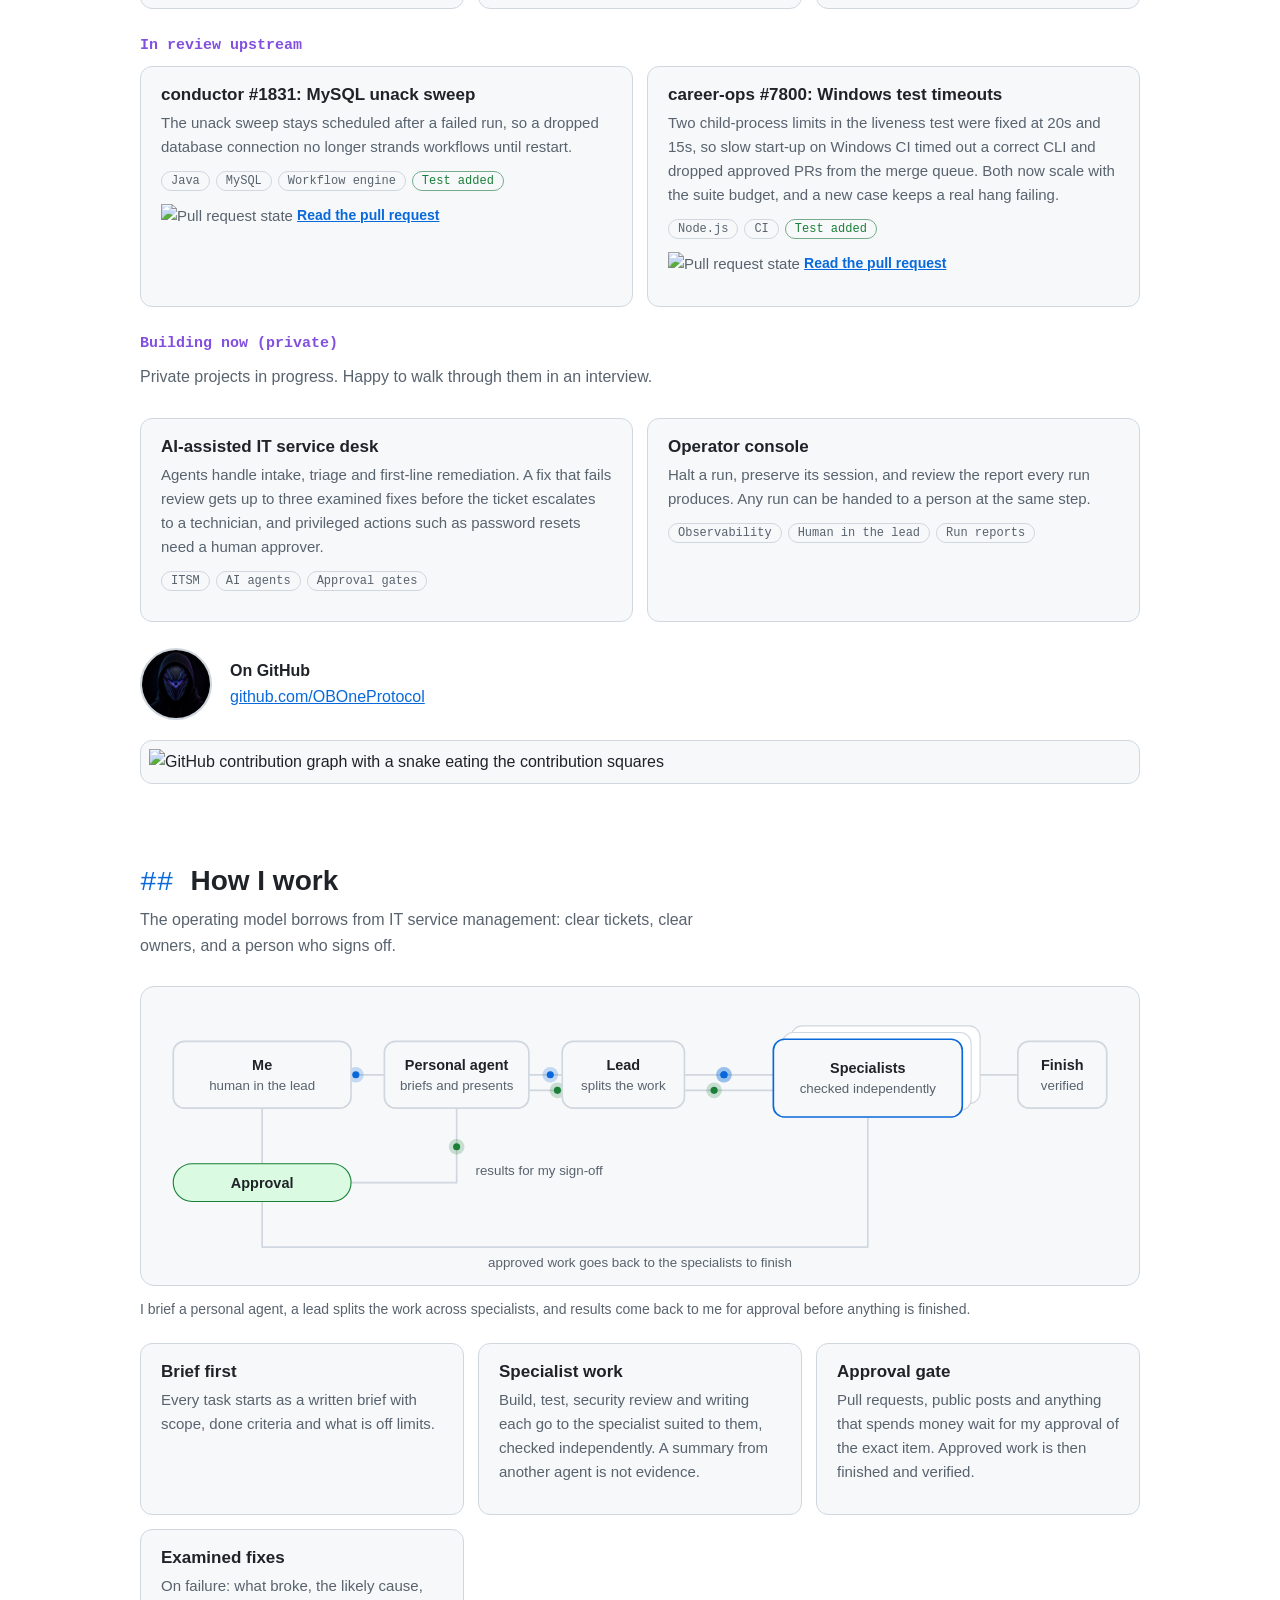
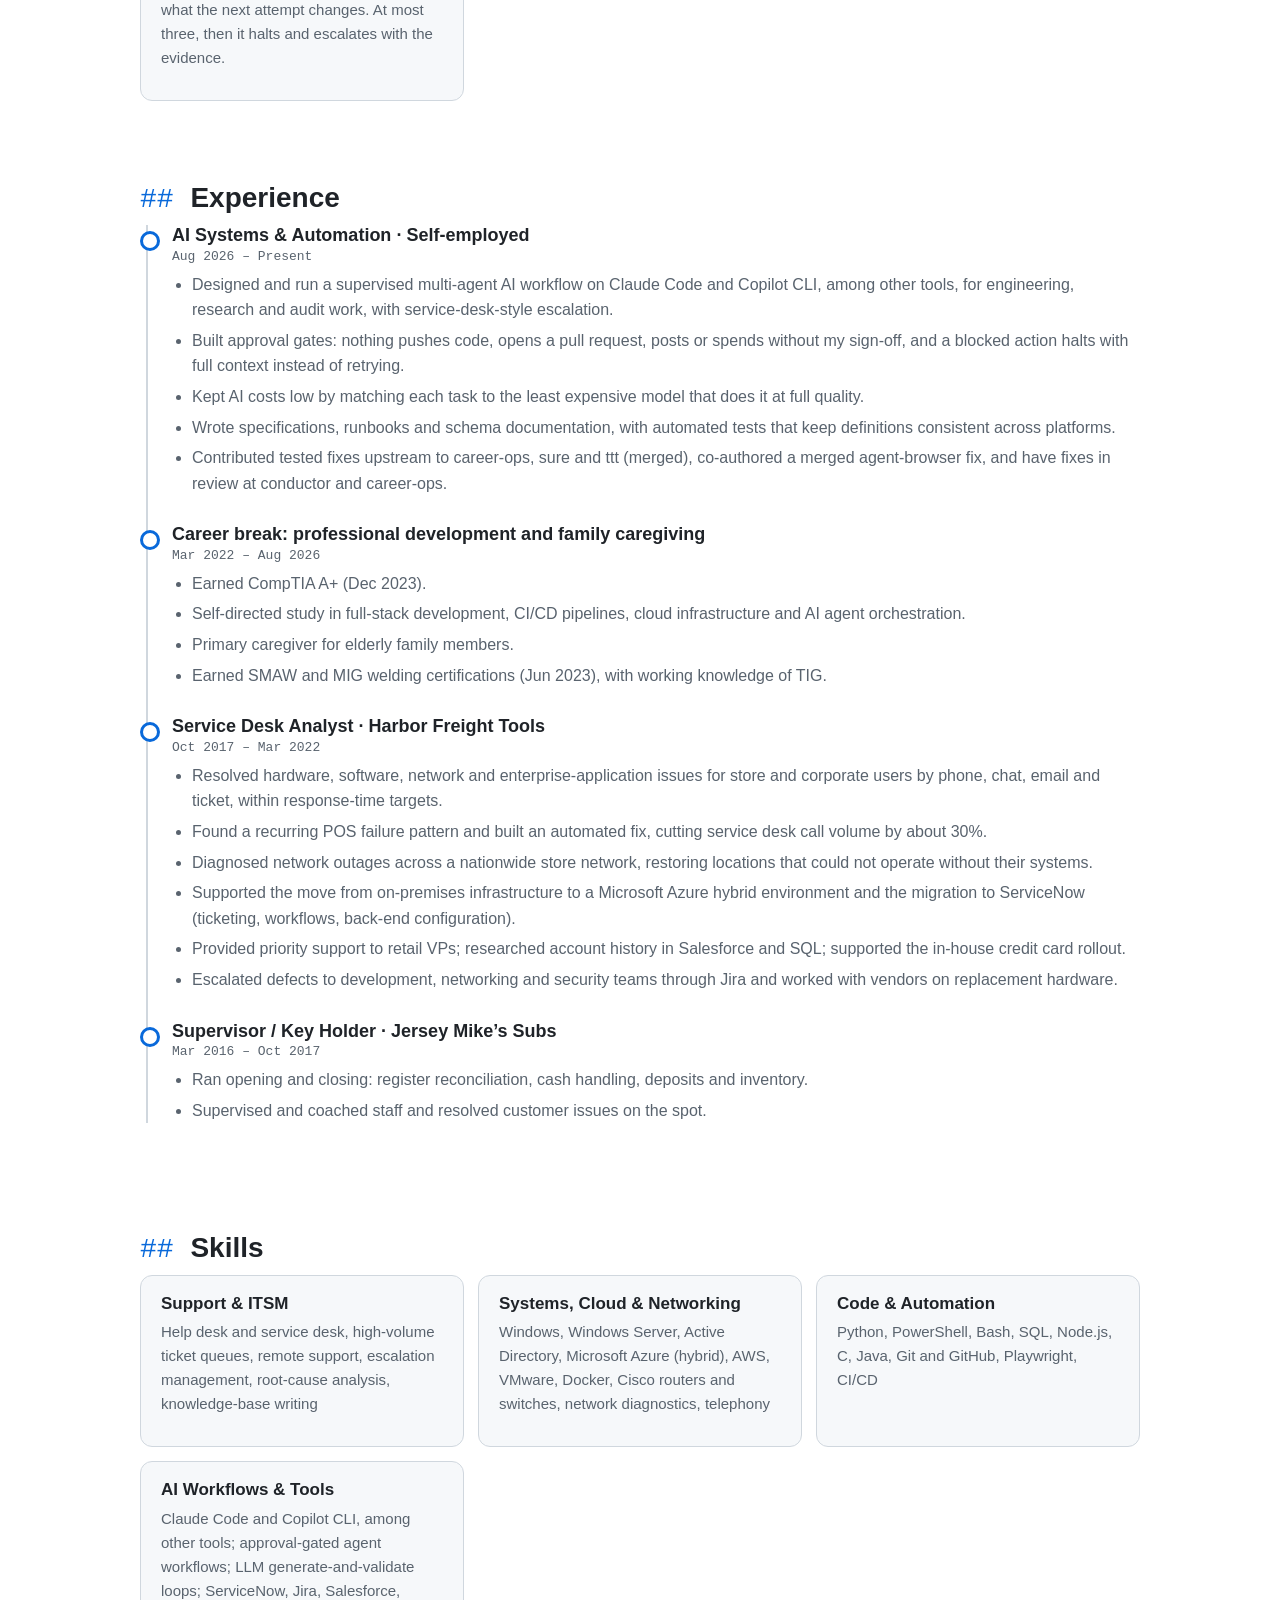
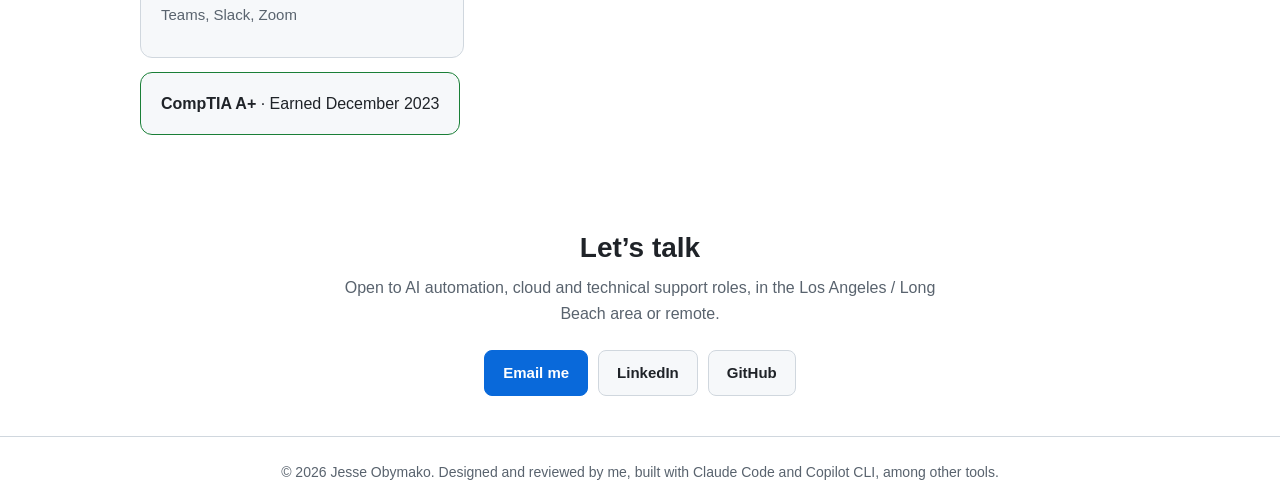
==== commit c73d78e5: "Move agent-browser #2737 to merged, list career-ops #7800 in review #2737 merged upstream with my co" ====
--- a/index.html
+++ b/index.html
@@ -64,11 +64,12 @@
 <article class="card rv"><h3>career-ops #3591: Prompt-assembly hardening</h3><p>Hardens context-budget prompt assembly and tracker-path handling.</p><ul class="chips"><li>LLM tooling</li><li>Hardening</li><li class="t">Test added</li></ul><p><img class="badge" src="https://img.shields.io/github/pulls/detail/state/career-ops-hq/career-ops/3591" alt="Pull request state" loading="lazy" height="20"> <a class="go" href="https://github.com/career-ops-hq/career-ops/pull/3591">Read the pull request<span class="sr"> for career-ops #3591</span></a></p></article>
 <article class="card rv"><h3>sure #5038: Brandfetch logo URLs</h3><p>Stored logo URLs resolve with the current client ID, so rotating the ID repairs existing logos without a data backfill.</p><ul class="chips"><li>Ruby on Rails</li><li>Integrations</li><li class="t">Test added</li></ul><p><img class="badge" src="https://img.shields.io/github/pulls/detail/state/we-promise/sure/5038" alt="Pull request state" loading="lazy" height="20"> <a class="go" href="https://github.com/we-promise/sure/pull/5038">Read the pull request<span class="sr"> for sure #5038</span></a></p></article>
 <article class="card rv"><h3>ttt #1601: Indent settings for new buffers</h3><p>New untitled buffers inherit the editor&rsquo;s <code>insertSpaces</code> and <code>tabSize</code> settings, verified against the built binary.</p><ul class="chips"><li>Editor</li><li>Bug fix</li><li class="t">Test added</li></ul><p><img class="badge" src="https://img.shields.io/github/pulls/detail/state/eugenioenko/ttt/1601" alt="Pull request state" loading="lazy" height="20"> <a class="go" href="https://github.com/eugenioenko/ttt/pull/1601">Read the pull request<span class="sr"> for ttt #1601</span></a></p></article>
+<article class="card rv"><h3>agent-browser #2737: Cross-origin iframe selector (co-author)</h3><p><code>frame "#selector"</code> resolves cross-origin iframes. The maintainer folded my fix from #2549 into #2737 with the other iframe targeting fixes and credited me as co-author.</p><ul class="chips"><li>Browser automation</li><li>Chrome</li><li class="t">E2E test</li></ul><p><img class="badge" src="https://img.shields.io/github/pulls/detail/state/vercel-labs/agent-browser/2737" alt="Pull request state" loading="lazy" height="20"> <a class="go" href="https://github.com/vercel-labs/agent-browser/pull/2737">Read the pull request<span class="sr"> for agent-browser #2737</span></a></p></article>
 </div>
 <h3 class="sub3">In review upstream</h3>
 <div class="grid">
 <article class="card rv"><h3>conductor #1831: MySQL unack sweep</h3><p>The unack sweep stays scheduled after a failed run, so a dropped database connection no longer strands workflows until restart.</p><ul class="chips"><li>Java</li><li>MySQL</li><li>Workflow engine</li><li class="t">Test added</li></ul><p><img class="badge" src="https://img.shields.io/github/pulls/detail/state/conductor-oss/conductor/1831" alt="Pull request state" loading="lazy" height="20"> <a class="go" href="https://github.com/conductor-oss/conductor/pull/1831">Read the pull request<span class="sr"> for conductor #1831</span></a></p></article>
-<article class="card rv"><h3>agent-browser #2737: Cross-origin iframe selector (co-author)</h3><p><code>frame "#selector"</code> resolves cross-origin iframes. The maintainer folded my fix from #2549 into #2737 with the other iframe targeting fixes and credited me as co-author.</p><ul class="chips"><li>Browser automation</li><li>Chrome</li><li class="t">E2E test</li></ul><p><img class="badge" src="https://img.shields.io/github/pulls/detail/state/vercel-labs/agent-browser/2737" alt="Pull request state" loading="lazy" height="20"> <a class="go" href="https://github.com/vercel-labs/agent-browser/pull/2737">Read the pull request<span class="sr"> for agent-browser #2737</span></a></p></article>
+<article class="card rv"><h3>career-ops #7800: Windows test timeouts</h3><p>Two child-process limits in the liveness test were fixed at 20s and 15s, so slow start-up on Windows CI timed out a correct CLI and dropped approved PRs from the merge queue. Both now scale with the suite budget, and a new case keeps a real hang failing.</p><ul class="chips"><li>Node.js</li><li>CI</li><li class="t">Test added</li></ul><p><img class="badge" src="https://img.shields.io/github/pulls/detail/state/career-ops-hq/career-ops/7800" alt="Pull request state" loading="lazy" height="20"> <a class="go" href="https://github.com/career-ops-hq/career-ops/pull/7800">Read the pull request<span class="sr"> for career-ops #7800</span></a></p></article>
 </div>
 <h3 class="sub3">Building now (private)</h3>
 <p class="lead">Private projects in progress. Happy to walk through them in an interview.</p>
@@ -120,7 +121,7 @@
 <li>Built approval gates: nothing pushes code, opens a pull request, posts or spends without my sign-off, and a blocked action halts with full context instead of retrying.</li>
 <li>Kept AI costs low by matching each task to the least expensive model that does it at full quality.</li>
 <li>Wrote specifications, runbooks and schema documentation, with automated tests that keep definitions consistent across platforms.</li>
-<li>Contributed tested fixes upstream to career-ops, sure and ttt (merged) and to conductor (in review), and co-authored an agent-browser fix (in review).</li></ul></article>
+<li>Contributed tested fixes upstream to career-ops, sure and ttt (merged), co-authored a merged agent-browser fix, and have fixes in review at conductor and career-ops.</li></ul></article>
 <article class="job rv"><h3>Career break: professional development and family caregiving</h3><p class="when">Mar 2022 &ndash; Aug 2026</p><ul>
 <li>Earned CompTIA A+ (Dec 2023).</li>
 <li>Self-directed study in full-stack development, CI/CD pipelines, cloud infrastructure and AI agent orchestration.</li>
